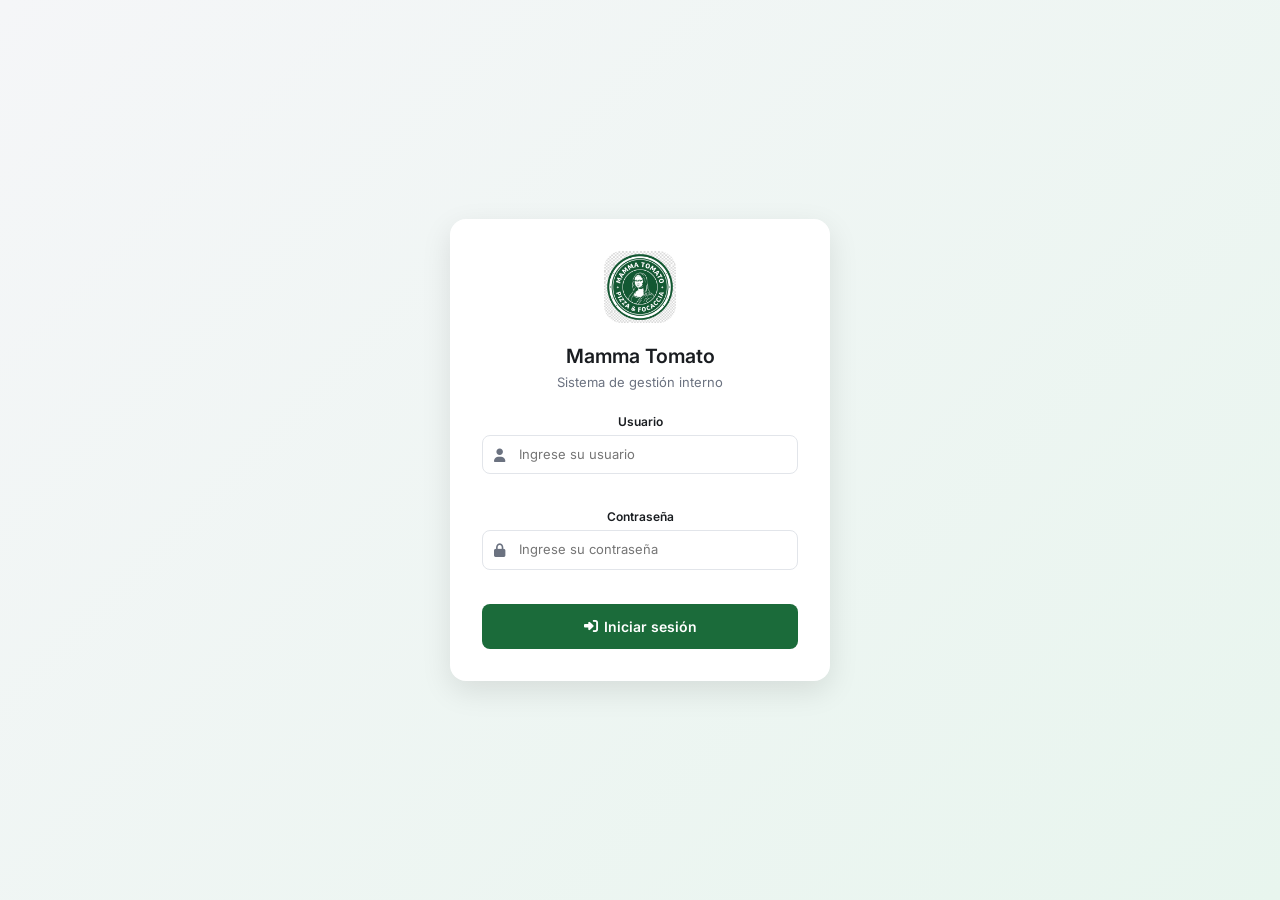
==== ERPPP/pages/cocina.html @ a9ee2502 "archivos estructurado sistema erp completo solo css puro con js y data local" ====
<!DOCTYPE html>
<html lang="es">
<head>
  <meta charset="UTF-8">
  <meta name="viewport" content="width=device-width, initial-scale=1.0">
  <title>Mamma Tomato — Panel Cocina</title>
  <link rel="icon" href="../assets/logo.png">
  <link rel="preconnect" href="https://fonts.googleapis.com">
  <link rel="preconnect" href="https://fonts.gstatic.com" crossorigin>
  <link href="https://fonts.googleapis.com/css2?family=Inter:wght@400;500;600;700&display=swap" rel="stylesheet">
  <link rel="stylesheet" href="https://cdnjs.cloudflare.com/ajax/libs/font-awesome/6.5.1/css/all.min.css">
  <link rel="stylesheet" href="../css/main.css">
  <link rel="stylesheet" href="../css/cocina.css">
</head>
<body>
  <div id="app"></div>
  <script src="../js/db.js"></script>
  <script src="../js/templates.js"></script>
  <script src="../js/app.js"></script>
  <script src="../js/pedidos.js"></script>
  <script>
    document.addEventListener('DOMContentLoaded', async () => {
      await initDB();
      const s = requireAuth();
      if (!s) return;
      buildLayout(s, 'cocina');
      renderCocina();
    });
  </script>
</body>
</html>
---- ERPPP/css/main.css ----
:root {
  --brand: #1B6B3A;
  --brand-dark: #0F4D28;
  --brand-light: #E8F5EE;
  --surface: #FFFFFF;
  --bg: #F5F6F8;
  --border: #E2E5EA;
  --text: #1A1D21;
  --text-muted: #6B7280;
  --danger: #DC3545;
  --danger-light: #FDECEC;
  --warning: #F59E0B;
  --warning-light: #FFF6D8;
  --success: #10B981;
  --success-light: #D1FAE5;
  --info: #3B82F6;
  --info-light: #DBEAFE;
  --muted-bg: #F3F4F6;
  --radius: 12px;
  --radius-sm: 8px;
  --sidebar-w: 240px;
  --statusbar-h: 36px;
  --shadow: 0 1px 3px rgba(0,0,0,.06);
  --shadow-md: 0 4px 12px rgba(0,0,0,.08);
  --shadow-lg: 0 10px 30px rgba(0,0,0,.1);
}

* {
  box-sizing: border-box;
  margin: 0;
  padding: 0;
}
html {
  font-size: 14px;
}
body {
  font-family: 'Inter', -apple-system, BlinkMacSystemFont, 'Segoe UI', sans-serif;
  background: #f5f6f8;
  color: #1a1d21;
  line-height: 1.5;
  -webkit-font-smoothing: antialiased;
}
button,
input,
select,
textarea {
  font: inherit;
}
a {
  color: #1b6b3a;
  text-decoration: none;
}
img {
  max-width: 100%;
}
.hidden {
  display: none !important;
}
h1,
h2,
h3,
h4,
h5 {
  font-weight: 600;
  line-height: 1.3;
}
h1 {
  font-size: 1.5rem;
}
h2 {
  font-size: 1.25rem;
}
h3 {
  font-size: 1.1rem;
}
h4 {
  font-size: 1rem;
}
.text-muted {
  color: #6b7280;
}
.mt-4 {
  margin-top: 4px;
}
.mt-8 {
  margin-top: 8px;
}
.mt-16 {
  margin-top: 16px;
}
.grid-2 {
  display: grid;
  grid-template-columns: repeat(2, 1fr);
  gap: 16px;
}
.grid-3 {
  display: grid;
  grid-template-columns: repeat(3, 1fr);
  gap: 16px;
}
::-webkit-scrollbar {
  width: 6px;
  height: 6px;
}
::-webkit-scrollbar-track {
  background: transparent;
}
::-webkit-scrollbar-thumb {
  background: #e2e5ea;
  border-radius: 3px;
}
::-webkit-scrollbar-thumb:hover {
  background: #6b7280;
}
.fade-in {
  animation: fadeIn 0.4s ease both;
}
.slide-in {
  animation: slideIn 0.3s ease both;
}
.stagger {
  animation: staggerIn 0.4s ease both;
}
.delay-1 {
  animation-delay: 0.1s;
}
.delay-2 {
  animation-delay: 0.2s;
}
.delay-3 {
  animation-delay: 0.3s;
}
.module-enter {
  animation: fadeIn 0.3s ease both;
}
@media (max-width: 1050px) {
  .grid-2 {
    grid-template-columns: 1fr;
  }
  .grid-3 {
    grid-template-columns: 1fr;
  }
}
@keyframes fadeIn {
  from { opacity: 0; transform: translateY(8px); }
  to { opacity: 1; transform: translateY(0); }
}
@keyframes slideIn {
  from { opacity: 0; transform: translateX(-10px); }
  to { opacity: 1; transform: translateX(0); }
}
@keyframes scaleIn {
  from { opacity: 0; transform: scale(0.95); }
  to { opacity: 1; transform: scale(1); }
}
@keyframes staggerIn {
  from { opacity: 0; transform: translateY(12px); }
  to { opacity: 1; transform: translateY(0); }
}
.app-shell {
  display: flex;
  min-height: 100vh;
  padding-bottom: 36px;
}
.sidebar-overlay {
  position: fixed;
  inset: 0;
  background: rgba(0,0,0,0.4);
  z-index: 99;
  opacity: 0;
  visibility: hidden;
  transition: opacity 0.3s ease, visibility 0.3s ease;
}
.sidebar-overlay.active {
  opacity: 1;
  visibility: visible;
}
.sidebar {
  width: 240px;
  background: #fff;
  border-right: 1px solid #e2e5ea;
  position: fixed;
  top: 0;
  left: -240px;
  bottom: 36px;
  display: flex;
  flex-direction: column;
  z-index: 100;
  transition: left 0.3s cubic-bezier(0.4, 0, 0.2, 1), box-shadow 0.3s ease;
}
.sidebar.open {
  left: 0;
  box-shadow: 2px 0 12px rgba(0,0,0,0.06);
}
.sidebar-brand {
  display: flex;
  align-items: center;
  gap: 12px;
  padding: 16px 16px 14px;
  border-bottom: 1px solid #e2e5ea;
}
.sidebar-brand img {
  width: 38px;
  height: 38px;
  border-radius: 10px;
}
.sidebar-brand-text strong {
  display: block;
  font-size: 14px;
}
.sidebar-brand-text span {
  display: block;
  font-size: 11px;
  color: #6b7280;
}
.sidebar-nav {
  flex: 1;
  padding: 8px;
  overflow-y: auto;
  display: flex;
  flex-direction: column;
  gap: 2px;
}
.nav-item {
  display: flex;
  align-items: center;
  gap: 10px;
  border: none;
  background: transparent;
  padding: 10px 12px;
  text-align: left;
  border-radius: 8px;
  color: #6b7280;
  cursor: pointer;
  font-size: 13px;
  font-weight: 500;
  transition: all 0.2s ease;
}
.nav-item i {
  width: 18px;
  text-align: center;
  font-size: 14px;
}
.nav-item:hover {
  background: #f5f6f8;
  color: #1a1d21;
  transform: translateX(3px);
}
.nav-item.active {
  background: #e8f5ee;
  color: #0f4d28;
  font-weight: 600;
}
.sidebar-footer {
  border-top: 1px solid #e2e5ea;
  padding: 8px;
}
.sidebar-option {
  display: flex;
  align-items: center;
  gap: 10px;
  padding: 10px 12px;
  border: none;
  background: transparent;
  width: 100%;
  text-align: left;
  border-radius: 8px;
  color: #6b7280;
  cursor: pointer;
  font-size: 13px;
  transition: all 0.15s ease;
}
.sidebar-option:hover {
  background: #f5f6f8;
  color: #1a1d21;
}
.sidebar-option .online-icon {
  width: 18px;
  text-align: center;
}
.toggle-switch {
  width: 36px;
  height: 20px;
  background: #e2e5ea;
  border-radius: 10px;
  position: relative;
  margin-left: auto;
  transition: background 0.2s ease;
  cursor: pointer;
}
.toggle-switch.active {
  background: #10b981;
}
.toggle-switch .toggle-knob {
  width: 16px;
  height: 16px;
  background: #fff;
  border-radius: 50%;
  position: absolute;
  top: 2px;
  left: 2px;
  transition: left 0.2s ease;
  box-shadow: 0 1px 3px rgba(0,0,0,0.15);
}
.toggle-switch.active .toggle-knob {
  left: 18px;
}
.content {
  margin-left: 0;
  width: 100%;
  padding: 20px;
  min-height: calc(100vh - var(--statusbar-h));
  transition: margin-left 0.3s cubic-bezier(0.4, 0, 0.2, 1);
}
.sidebar.open ~ .content {
  margin-left: var(--sidebar-w);
  width: calc(100% - var(--sidebar-w));
}
.topbar {
  background: #fff;
  border: 1px solid #e2e5ea;
  border-radius: 12px;
  padding: 14px 20px;
  display: flex;
  justify-content: space-between;
  align-items: center;
  margin-bottom: 16px;
}
.topbar h2 {
  margin-bottom: 2px;
}
.topbar p {
  color: #6b7280;
  font-size: 13px;
}
.topbar-left {
  display: flex;
  align-items: center;
  gap: 14px;
}
.btn-menu {
  border: none;
  background: #f5f6f8;
  width: 38px;
  height: 38px;
  border-radius: 8px;
  cursor: pointer;
  font-size: 16px;
  color: #6b7280;
  display: flex;
  align-items: center;
  justify-content: center;
  transition: all 0.2s ease;
}
.btn-menu:hover {
  background: #e2e5ea;
  color: #1a1d21;
}
.topbar-actions {
  display: flex;
  align-items: center;
  gap: 10px;
}
.user-badge {
  background: #e8f5ee;
  color: #0f4d28;
  padding: 7px 14px;
  border-radius: 999px;
  font-weight: 600;
  font-size: 12px;
  display: flex;
  align-items: center;
  gap: 6px;
}
.user-badge i {
  font-size: 14px;
}
.module-content {
  animation: fadeIn 0.3s ease;
}
.status-bar {
  position: fixed;
  bottom: 0;
  left: 0;
  right: 0;
  height: 36px;
  background: #1e2328;
  color: rgba(255,255,255,0.7);
  display: flex;
  justify-content: space-between;
  align-items: center;
  padding: 0 20px;
  font-size: 12px;
  z-index: 200;
}
.status-left {
  display: flex;
  align-items: center;
  gap: 6px;
}
.status-left strong {
  color: #fff;
}
.status-sep {
  color: rgba(255,255,255,0.25);
  margin: 0 4px;
}
.status-right {
  display: flex;
  align-items: center;
  gap: 8px;
}
.status-dot {
  font-size: 8px;
}
.status-dot.online {
  color: #10b981;
}
.status-dot.offline {
  color: #dc3545;
}
@media (max-width: 768px) {
  .sidebar {
    width: 280px;
    left: -280px;
    bottom: 0;
    box-shadow: none;
  }
  .sidebar.open {
    box-shadow: 4px 0 24px rgba(0,0,0,0.15);
  }
  .sidebar.open ~ .content {
    margin-left: 0;
    width: 100%;
  }
  .content {
    padding: 12px;
  }
  .topbar {
    flex-direction: column;
    align-items: flex-start;
    gap: 8px;
  }
  .topbar-left {
    width: 100%;
    justify-content: space-between;
  }
  .status-bar {
    font-size: 10px;
    padding: 0 12px;
  }
}
.btn {
  display: inline-flex;
  align-items: center;
  justify-content: center;
  gap: 6px;
  border: none;
  border-radius: 8px;
  padding: 9px 16px;
  cursor: pointer;
  font-weight: 600;
  font-size: 13px;
  transition: all 0.15s ease;
  white-space: nowrap;
}
.btn-primary {
  background: #1b6b3a;
  color: #fff;
}
.btn-primary:hover {
  background: #0f4d28;
}
.btn-success {
  background: #10b981;
  color: #fff;
}
.btn-success:hover {
  background: #0ea774;
}
.btn-danger {
  background: #fdecec;
  color: #dc3545;
}
.btn-danger:hover {
  background: #fbd6d6;
}
.btn-outline {
  background: transparent;
  border: 1px solid #e2e5ea;
  color: #1a1d21;
}
.btn-outline:hover {
  background: #f5f6f8;
}
.btn-block {
  width: 100%;
}
.btn-lg {
  padding: 12px 20px;
  font-size: 14px;
}
.btn-sm {
  padding: 6px 10px;
  font-size: 12px;
}
.btn-icon {
  border: none;
  background: transparent;
  cursor: pointer;
  padding: 4px 6px;
  border-radius: 4px;
  color: #6b7280;
  transition: all 0.15s ease;
}
.btn-icon:hover {
  background: #f5f6f8;
}
.btn-icon.danger {
  color: #dc3545;
}
.btn-icon.danger:hover {
  background: #fdecec;
}
.card {
  background: #fff;
  border: 1px solid #e2e5ea;
  border-radius: 12px;
  padding: 18px;
}
.card-header {
  display: flex;
  justify-content: space-between;
  align-items: center;
  margin-bottom: 14px;
  gap: 12px;
}
.card-header h3 {
  margin: 0;
}
.badge {
  display: inline-flex;
  align-items: center;
  padding: 4px 10px;
  border-radius: 999px;
  font-size: 11px;
  font-weight: 600;
}
.badge-success {
  background: #d1fae5;
  color: #0d9467;
}
.badge-danger {
  background: #fdecec;
  color: #dc3545;
}
.badge-warn {
  background: #fff6d8;
  color: #c57f08;
}
.badge-info {
  background: #dbeafe;
  color: #3b82f6;
}
.badge-muted {
  background: #f3f4f6;
  color: #6b7280;
}
.table-wrap {
  overflow-x: auto;
}
table {
  width: 100%;
  border-collapse: collapse;
  font-size: 13px;
}
th,
td {
  padding: 10px 12px;
  text-align: left;
  white-space: nowrap;
  border-bottom: 1px solid #e2e5ea;
}
th {
  font-size: 11px;
  text-transform: uppercase;
  letter-spacing: 0.5px;
  color: #6b7280;
  background: #f5f6f8;
  font-weight: 600;
}
tbody tr:hover {
  background: rgba(27,107,58,0.02);
}
.form-group {
  margin-bottom: 12px;
}
.form-group label {
  display: block;
  font-size: 12px;
  font-weight: 600;
  color: #1a1d21;
  margin-bottom: 4px;
}
.form-control {
  width: 100%;
  border: 1px solid #e2e5ea;
  border-radius: 8px;
  padding: 9px 12px;
  background: #fff;
  outline: none;
  font-size: 13px;
  transition: border-color 0.15s ease;
}
.form-control:focus {
  border-color: #1b6b3a;
  box-shadow: 0 0 0 3px rgba(27,107,58,0.1);
}
.form-control:disabled {
  background: #f3f4f6;
  cursor: not-allowed;
}
.input-icon {
  position: relative;
}
.input-icon i {
  position: absolute;
  left: 12px;
  top: 50%;
  transform: translateY(-50%);
  color: #6b7280;
  font-size: 13px;
}
.input-icon input {
  padding-left: 36px;
}
select.form-control {
  appearance: none;
  background-image: url("data:image/svg+xml,%3Csvg xmlns='http://www.w3.org/2000/svg' width='12' height='12' viewBox='0 0 24 24' fill='none' stroke='%236B7280' stroke-width='2'%3E%3Cpolyline points='6 9 12 15 18 9'%3E%3C/polyline%3E%3C/svg%3E");
  background-repeat: no-repeat;
  background-position: right 12px center;
  padding-right: 32px;
}
textarea.form-control {
  resize: vertical;
  min-height: 60px;
}
.form-row {
  display: grid;
  grid-template-columns: repeat(2, 1fr);
  gap: 12px;
}
.form-hint {
  display: block;
  font-size: 11px;
  color: #6b7280;
  margin-top: 2px;
}
.form-error {
  background: #fdecec;
  color: #dc3545;
  padding: 8px 12px;
  border-radius: 8px;
  font-size: 12px;
  display: flex;
  align-items: center;
  gap: 6px;
  margin-bottom: 12px;
}
.needs-validation.was-validated .form-control:invalid {
  border-color: #dc3545;
}
.needs-validation.was-validated .invalid-feedback {
  display: block;
}
.invalid-feedback {
  display: none;
  font-size: 11px;
  color: #dc3545;
  margin-top: 2px;
}
.is-invalid {
  border-color: #dc3545 !important;
  box-shadow: 0 0 0 3px rgba(220,53,69,0.1) !important;
}
.custom-error {
  font-size: 11px;
  color: #dc3545;
  margin-top: 2px;
}
.is-valid {
  border-color: #10b981 !important;
}
.radio-group {
  display: flex;
  gap: 12px;
  flex-wrap: wrap;
}
.radio-label {
  display: flex;
  align-items: center;
  gap: 6px;
  padding: 8px 14px;
  border: 1px solid #e2e5ea;
  border-radius: 8px;
  cursor: pointer;
  font-size: 13px;
  transition: all 0.15s ease;
}
.radio-label:has(input:checked) {
  border-color: #1b6b3a;
  background: #e8f5ee;
  color: #0f4d28;
}
.radio-label input[type="radio"] {
  accent-color: #1b6b3a;
}
.check-label {
  display: flex;
  align-items: center;
  gap: 8px;
  padding: 6px 0;
  font-size: 13px;
  cursor: pointer;
}
.check-label input[type="checkbox"] {
  accent-color: #1b6b3a;
}
.filter-bar {
  display: flex;
  gap: 8px;
  align-items: center;
}
.filter-bar .form-control {
  width: auto;
  min-width: 150px;
}
.action-btns {
  display: flex;
  gap: 4px;
}
.stats-grid {
  display: grid;
  grid-template-columns: repeat(4, 1fr);
  gap: 16px;
}
.stat-card {
  background: #fff;
  border: 1px solid #e2e5ea;
  border-radius: 12px;
  padding: 16px;
  display: flex;
  align-items: center;
  gap: 14px;
}
.stat-icon {
  width: 44px;
  height: 44px;
  border-radius: 10px;
  display: flex;
  align-items: center;
  justify-content: center;
  background: #e8f5ee;
  color: #1b6b3a;
  font-size: 18px;
}
.stat-icon.warn {
  background: #fff6d8;
  color: #f59e0b;
}
.stat-icon.success {
  background: #d1fae5;
  color: #10b981;
}
.stat-icon.danger {
  background: #fdecec;
  color: #dc3545;
}
.stat-info span {
  display: block;
  font-size: 12px;
  color: #6b7280;
}
.stat-info strong {
  display: block;
  font-size: 20px;
  margin-top: 2px;
}
.tab-bar {
  display: flex;
  gap: 4px;
  background: #fff;
  border: 1px solid #e2e5ea;
  border-radius: 12px;
  padding: 4px;
}
.tab-btn {
  flex: 1;
  border: none;
  background: transparent;
  padding: 10px 16px;
  border-radius: 8px;
  cursor: pointer;
  font-size: 13px;
  font-weight: 500;
  color: #6b7280;
  transition: all 0.15s ease;
  display: flex;
  align-items: center;
  justify-content: center;
  gap: 6px;
}
.tab-btn:hover {
  background: #f5f6f8;
}
.tab-btn.active {
  background: #1b6b3a;
  color: #fff;
  font-weight: 600;
}
.empty-state {
  text-align: center;
  padding: 40px 20px;
  color: #6b7280;
  font-size: 13px;
}
.empty-state i {
  font-size: 32px;
  display: block;
  margin-bottom: 10px;
  opacity: 0.4;
}
.empty-state.full {
  grid-column: 1/-1;
}
.detail-grid {
  display: grid;
  grid-template-columns: repeat(2, 1fr);
  gap: 8px;
  font-size: 13px;
}
.detail-total {
  display: flex;
  justify-content: space-between;
  align-items: center;
  margin-top: 16px;
  padding-top: 12px;
  border-top: 2px solid #1a1d21;
}
.detail-total span {
  font-size: 14px;
  font-weight: 600;
}
.detail-total strong {
  font-size: 20px;
  color: #0f4d28;
}
.order-summary {
  margin-top: 12px;
  padding-top: 12px;
  border-top: 1px solid #e2e5ea;
}
.order-summary h5 {
  margin-bottom: 8px;
}
.summary-line {
  display: flex;
  justify-content: space-between;
  font-size: 13px;
  padding: 3px 0;
}
@media (max-width: 1050px) {
  .stats-grid {
    grid-template-columns: repeat(2, 1fr);
  }
  .grid-2,
  .form-row {
    grid-template-columns: 1fr;
  }
}
@media (max-width: 768px) {
  .stats-grid {
    grid-template-columns: 1fr;
  }
  .filter-bar {
    flex-direction: column;
  }
  .filter-bar .form-control {
    width: 100%;
  }
}
.modal-overlay {
  position: fixed;
  inset: 0;
  background: rgba(0,0,0,0.45);
  backdrop-filter: blur(4px);
  display: none;
  align-items: center;
  justify-content: center;
  z-index: 500;
  padding: 20px;
  opacity: 0;
  transition: opacity 0.25s ease;
}
.modal-overlay.active {
  display: flex;
  opacity: 1;
}
.modal-box {
  background: #fff;
  border-radius: 16px;
  box-shadow: 0 10px 30px rgba(0,0,0,0.1);
  width: 100%;
  max-height: 90vh;
  display: flex;
  flex-direction: column;
  animation: modalSlideIn 0.3s cubic-bezier(0.4, 0, 0.2, 1) both;
}
.modal-md { max-width: 520px; }
.modal-lg { max-width: 680px; }
.modal-header {
  display: flex;
  justify-content: space-between;
  align-items: center;
  padding: 16px 20px;
  border-bottom: 1px solid #e2e5ea;
}
.modal-header h4 { margin: 0; }
.modal-close {
  border: none;
  background: transparent;
  cursor: pointer;
  color: #6b7280;
  font-size: 16px;
  padding: 4px;
  transition: color 0.15s ease;
}
.modal-close:hover { color: #1a1d21; }
.modal-body {
  padding: 20px;
  overflow-y: auto;
  flex: 1;
}
.modal-footer {
  display: flex;
  justify-content: flex-end;
  gap: 8px;
  padding: 14px 20px;
  border-top: 1px solid #e2e5ea;
}
body.modal-open { overflow: hidden; }
@media (max-width: 768px) {
  .modal-overlay { padding: 12px; align-items: flex-end; }
  .modal-box { max-height: 85vh; border-radius: 16px 16px 0 0; }
  .modal-md, .modal-lg { max-width: 100%; }
}
@keyframes modalSlideIn {
  from { opacity: 0; transform: translateY(20px) scale(0.97); }
  to { opacity: 1; transform: translateY(0) scale(1); }
}
---- ERPPP/css/cocina.css ----
/* Cocina */
.kitchen-board {
  display: grid;
  grid-template-columns: repeat(auto-fill, minmax(300px, 1fr));
  gap: 16px;
}
.kitchen-ticket {
  background: #fff;
  border: 1px solid #e2e5ea;
  border-radius: 12px;
  padding: 16px;
  border-left: 4px solid #f59e0b;
}
.kitchen-ticket.preparando {
  border-left-color: #10b981;
}
.kitchen-ticket .card-header {
  margin-bottom: 10px;
}
.ticket-meta {
  font-size: 12px;
  color: #6b7280;
  margin-bottom: 4px;
  display: flex;
  align-items: center;
  gap: 6px;
}
.ticket-items {
  list-style: none;
  padding: 10px 0;
  margin: 0;
  border-top: 1px solid #e2e5ea;
  border-bottom: 1px solid #e2e5ea;
}
.ticket-items li {
  padding: 4px 0;
  font-size: 13px;
}
.ticket-items li small {
  color: #6b7280;
}
.ticket-actions {
  margin-top: 12px;
}
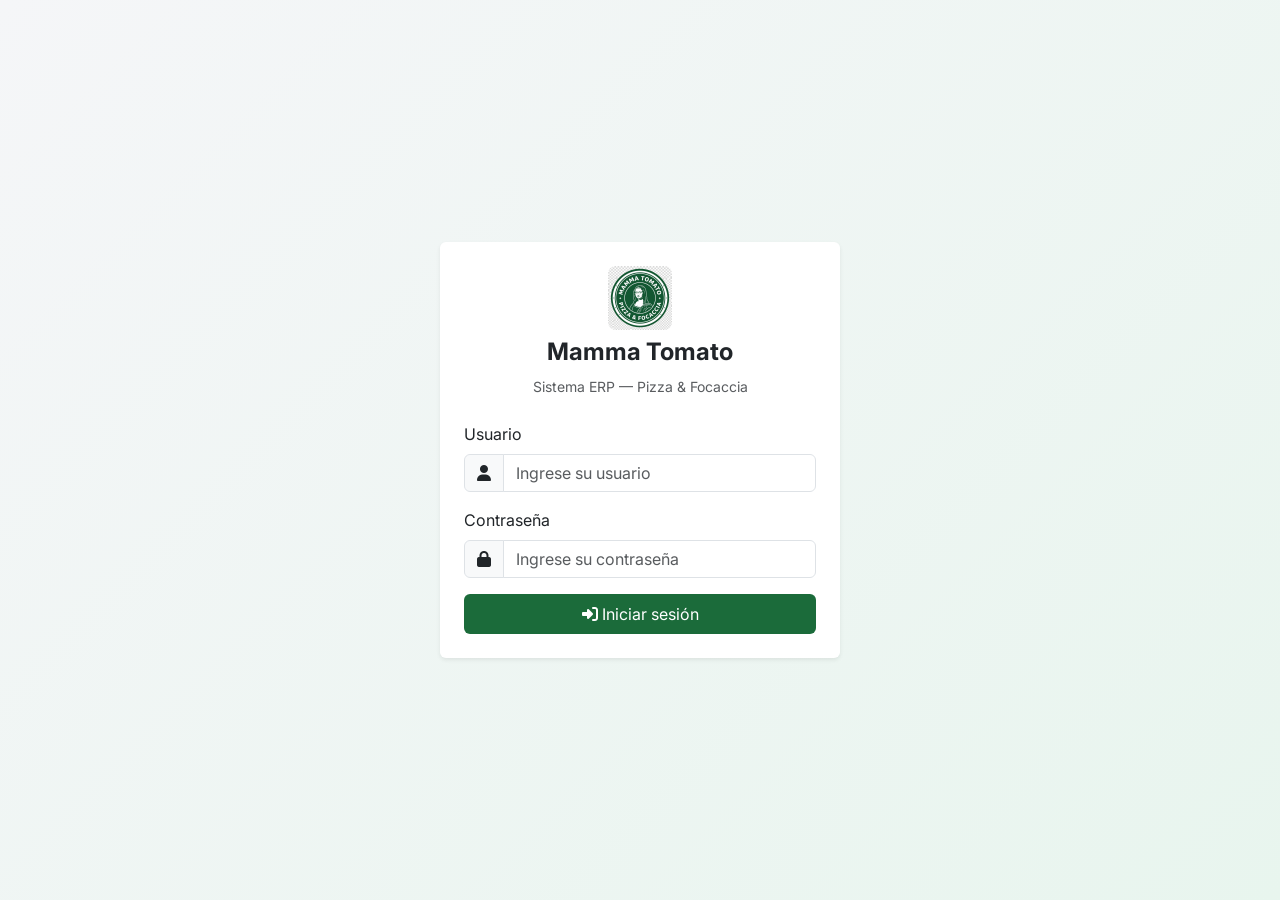
==== commit 4c00882a: "se logro: implementar la arquitectura inicial del módulo ERP, incluyendo el panel de control, el mód" ====
--- a/ERPPP/pages/cocina.html
+++ b/ERPPP/pages/cocina.html
@@ -5,15 +5,17 @@
   <meta name="viewport" content="width=device-width, initial-scale=1.0">
   <title>Mamma Tomato — Panel Cocina</title>
   <link rel="icon" href="../assets/logo.png">
-  <link rel="preconnect" href="https://fonts.googleapis.com">
-  <link rel="preconnect" href="https://fonts.gstatic.com" crossorigin>
+  <link href="https://cdn.jsdelivr.net/npm/bootstrap@5.3.8/dist/css/bootstrap.min.css" rel="stylesheet">
+  <link rel="stylesheet" href="https://cdnjs.cloudflare.com/ajax/libs/font-awesome/6.5.1/css/all.min.css">
   <link href="https://fonts.googleapis.com/css2?family=Inter:wght@400;500;600;700&display=swap" rel="stylesheet">
-  <link rel="stylesheet" href="https://cdnjs.cloudflare.com/ajax/libs/font-awesome/6.5.1/css/all.min.css">
   <link rel="stylesheet" href="../css/main.css">
   <link rel="stylesheet" href="../css/cocina.css">
 </head>
 <body>
   <div id="app"></div>
+  <div class="toast-container position-fixed bottom-0 end-0 p-3" id="toastContainer"></div>
+
+  <script src="https://cdn.jsdelivr.net/npm/bootstrap@5.3.8/dist/js/bootstrap.bundle.min.js"></script>
   <script src="../js/db.js"></script>
   <script src="../js/templates.js"></script>
   <script src="../js/app.js"></script>
@@ -21,10 +23,12 @@
   <script>
     document.addEventListener('DOMContentLoaded', async () => {
       await initDB();
-      const s = requireAuth();
+      const s = requireAuth('cocina');
       if (!s) return;
       buildLayout(s, 'cocina');
       renderCocina();
+      // Auto-refresh cada 30s
+      setInterval(renderCocina, 30000);
     });
   </script>
 </body>
--- a/ERPPP/css/cocina.css
+++ b/ERPPP/css/cocina.css
@@ -1,44 +1,9 @@
-/* Cocina */
+/* cocina.css — Panel cocina */
+
 .kitchen-board {
   display: grid;
   grid-template-columns: repeat(auto-fill, minmax(300px, 1fr));
   gap: 16px;
 }
-.kitchen-ticket {
-  background: #fff;
-  border: 1px solid #e2e5ea;
-  border-radius: 12px;
-  padding: 16px;
-  border-left: 4px solid #f59e0b;
-}
-.kitchen-ticket.preparando {
-  border-left-color: #10b981;
-}
-.kitchen-ticket .card-header {
-  margin-bottom: 10px;
-}
-.ticket-meta {
-  font-size: 12px;
-  color: #6b7280;
-  margin-bottom: 4px;
-  display: flex;
-  align-items: center;
-  gap: 6px;
-}
-.ticket-items {
-  list-style: none;
-  padding: 10px 0;
-  margin: 0;
-  border-top: 1px solid #e2e5ea;
-  border-bottom: 1px solid #e2e5ea;
-}
-.ticket-items li {
-  padding: 4px 0;
-  font-size: 13px;
-}
-.ticket-items li small {
-  color: #6b7280;
-}
-.ticket-actions {
-  margin-top: 12px;
-}
+.kitchen-ticket { border-left: 4px solid #ffc107; }
+.kitchen-ticket.preparando { border-left-color: #198754; }
